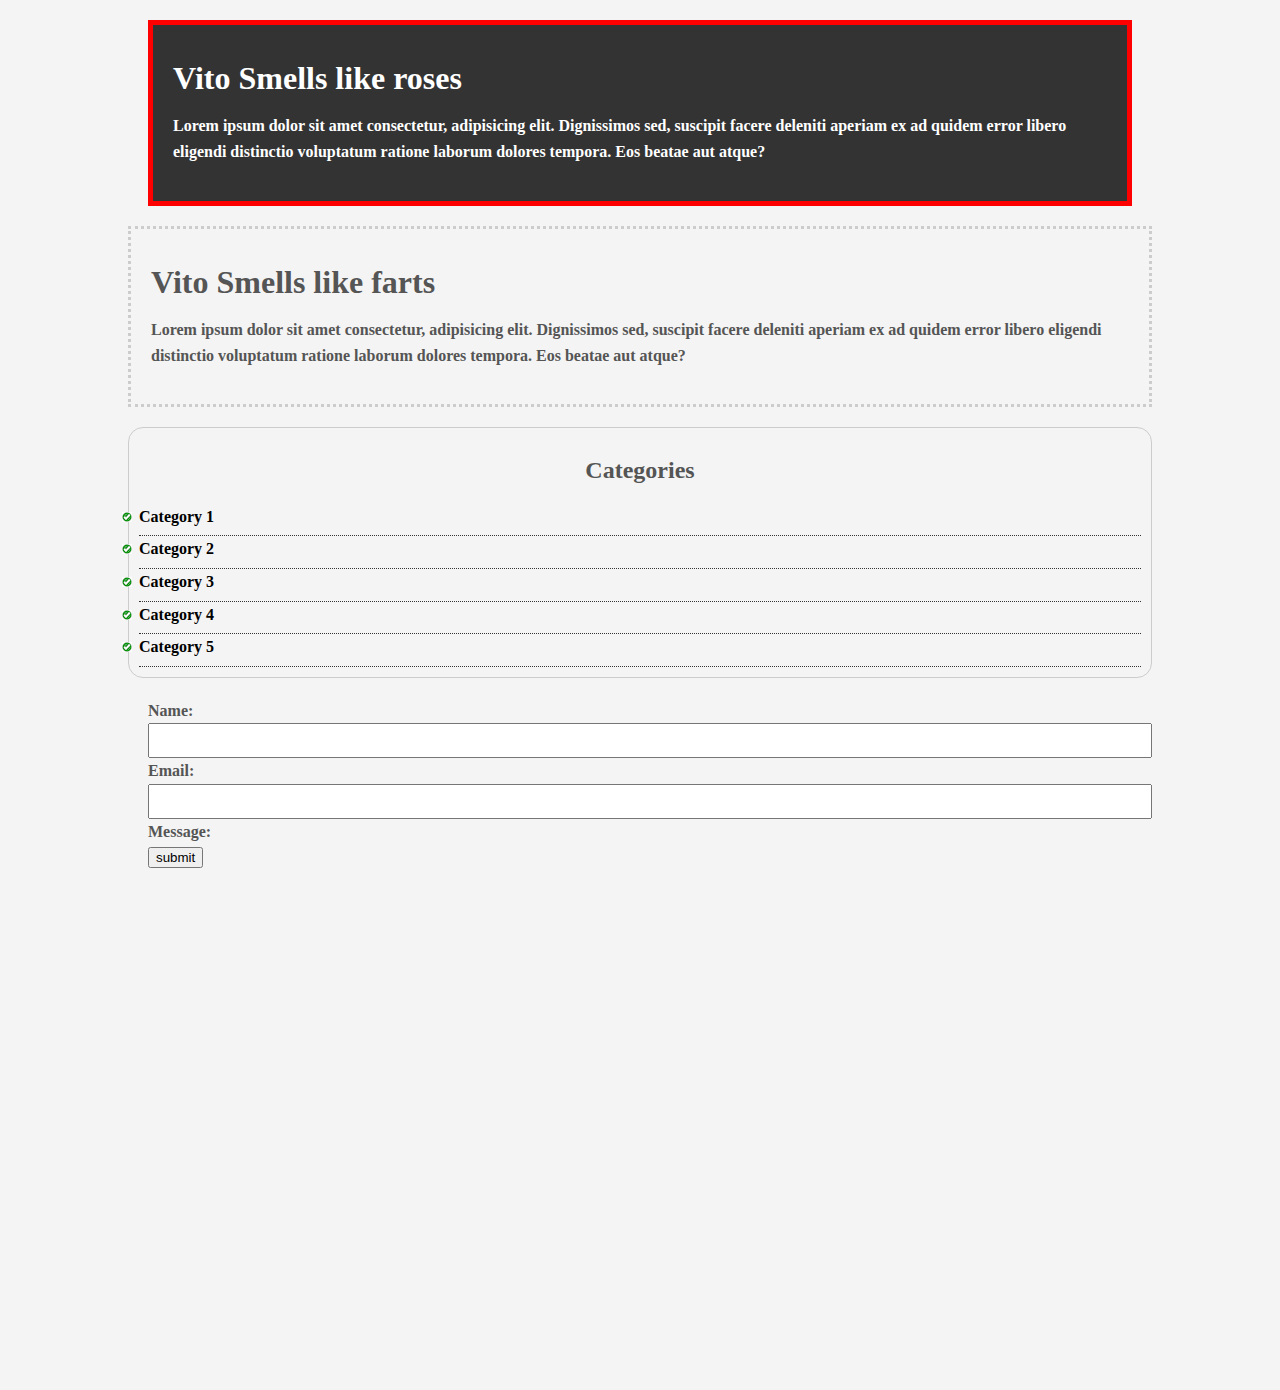
==== index.html @ 9be17cbc "enter" ====
<!DOCTYPE html>
<html lang="en">
<head>
    
    <title>CSS Cheat sheet </title>
    <link rel="stylesheet" type="text/css" href="css/style.css">

</head>
<body>
    <div class="container">
    <div class="box-1">
    <h1> Vito Smells like roses</h1>
    <p> Lorem ipsum dolor sit amet consectetur, adipisicing elit. Dignissimos sed, suscipit facere deleniti aperiam ex ad quidem error libero eligendi distinctio voluptatum ratione laborum dolores tempora. Eos beatae aut atque?</p>
    </div>

    <div class="box-2">
        <h1> Vito Smells like farts</h1>
        <p> Lorem ipsum dolor sit amet consectetur, adipisicing elit. Dignissimos sed, suscipit facere deleniti aperiam ex ad quidem error libero eligendi distinctio voluptatum ratione laborum dolores tempora. Eos beatae aut atque?</p>
        </div>
        
        <div class="categories">
            <h2> Categories</h2>
            <li> <a href="#">Category 1</a></li>
            <li> <a href="#">Category 2</a></li>
            <li> <a href="#">Category 3</a></li>
            <li> <a href="#">Category 4</a></li>
            <li> <a href="#">Category 5</a></li>



        </div>

        <form class="my-form">
            <div class="form-group">
                <label>Name:</label>
                <input type="text" name="name">            
            </div>
            <div class="form-group">
                <label>Email:</label>
                <input type="text" name="email">            
            </div>
            <div class="form-group">
                <label>Message:</label>
                <textera name="message"> </textera>            
            </div>
            <input class="button" type="submit" value="submit" name="">

        </form>
    </div> <!--./container-->
    
    <div style="margin-top: 500px;"></div>

</body>
</html>
---- css/style.css ----
body {
    background-color:#f4f4f4;
    color:#555555;

    font-family:'Courier New', Courier, monospace Arial;
    font: size 16px;font-weight:bold;

    line-height: 1.6em;
    margin:0;
}

.container{
    width:80%;
    margin:auto;
}

a{
    text-decoration: none;
    color:#000

}
a:hover{
    color:red;

}

a:visited{
    color:black;
}

a:active{
    color:green;

}



.box-1{
    background-color:#333;
    color:#fff;
    border: 5px red solid;
    padding:20px;
    margin:20px;

}
.box-2{
    border:3px dotted #ccc;
    padding:20px;
    margin:20px 0;
}
.categories{
    border:1px #ccc solid;
    padding:10px;
    border-radius:15px;

}

.categories h2{
    text-align:center;
}

.categories ul{
    padding:0;
    padding-left:20px;
    list-style:square;
    list-style:none;
}

.categories li{
    padding-bottom: 6px;
    border-bottom:dotted 1px #333;
    list-style-image: url('../images/checkmark.png');
}

.my-form{
    padding:20px;
}

.my.form .form.group{
    padding-bottom:15px;
}

.my-form label{
    display: block;
}

.my-form input[type="text"], .my-form texterea{
    padding:8px;
    width:100%;
}

.my-form input [type="submit"]{
    background-color:#333;
    color:#fff
    padding:10px 15px;
    border:none;
}
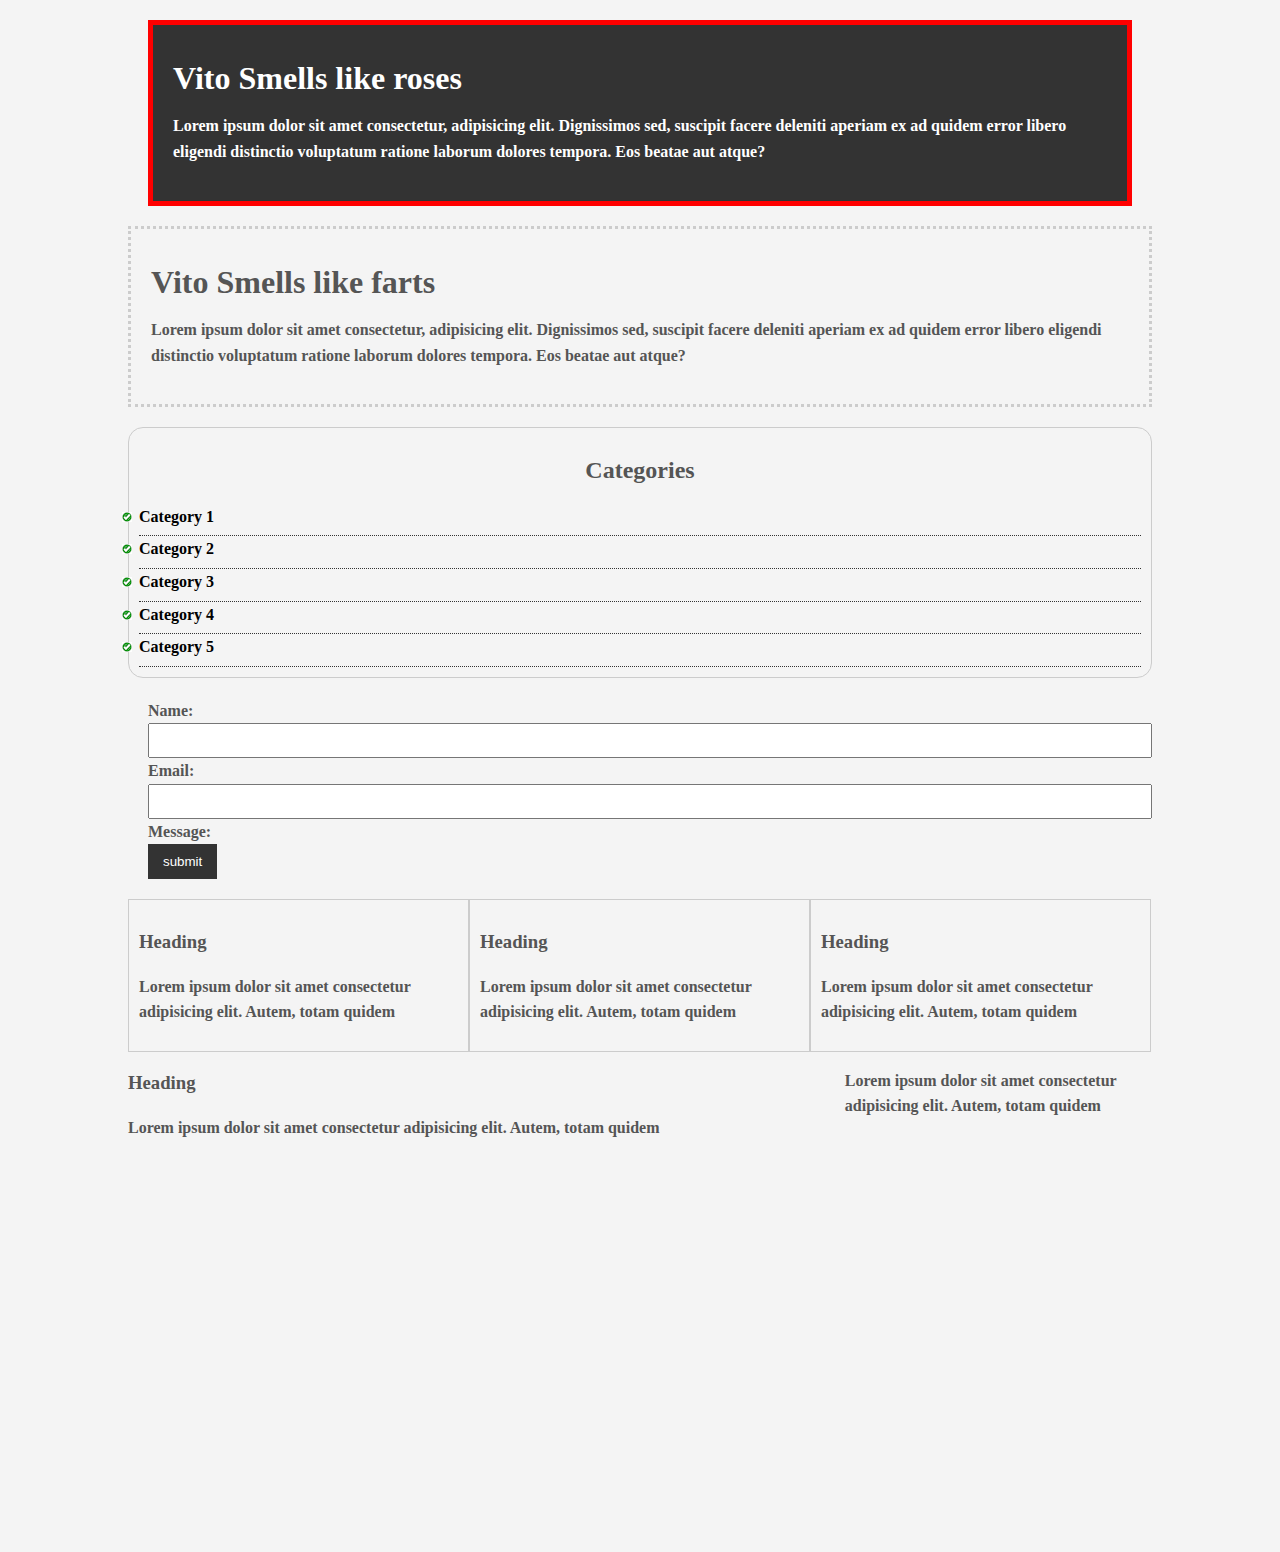
==== commit aa28fcc1: "enter" ====
--- a/index.html
+++ b/index.html
@@ -46,6 +46,34 @@
             <input class="button" type="submit" value="submit" name="">
 
         </form>
+
+
+        <div class="block">
+            <h3>Heading</h3>
+            <p> Lorem ipsum dolor sit amet consectetur adipisicing elit. Autem, totam quidem </p>
+        </div>
+
+        <div class="block">
+            <h3>Heading</h3>
+            <p> Lorem ipsum dolor sit amet consectetur adipisicing elit. Autem, totam quidem </p>
+        </div>
+
+        <div class="block">
+            <h3>Heading</h3>
+            <p> Lorem ipsum dolor sit amet consectetur adipisicing elit. Autem, totam quidem </p>
+        </div>
+
+        <div class="clr"></div>
+
+        <div id="main-block">
+            <h3>Heading</h3>
+            <p> Lorem ipsum dolor sit amet consectetur adipisicing elit. Autem, totam quidem </p>
+        </div>
+
+        <div id="sidebar">
+            <p> Lorem ipsum dolor sit amet consectetur adipisicing elit. Autem, totam quidem </p>
+        </div>
+
     </div> <!--./container-->
     
     <div style="margin-top: 500px;"></div>
--- a/css/style.css
+++ b/css/style.css
@@ -14,6 +14,17 @@
     margin:auto;
 }
 
+.button{
+    background-color:#333;
+    color:#fff;
+    padding:10px 15px;
+    border:none;
+}
+
+.button:hover{
+    background:red;
+}
+
 a{
     text-decoration: none;
     color:#000
@@ -24,8 +35,12 @@
 
 }
 
+.clr{
+    clear:both;
+}
+
 a:visited{
-    color:black;
+   
 }
 
 a:active{
@@ -89,9 +104,21 @@
     width:100%;
 }
 
-.my-form input [type="submit"]{
-    background-color:#333;
-    color:#fff
-    padding:10px 15px;
-    border:none;
+.block{
+    float:left;
+    width:33.3%;
+    border:1px solid #ccc;
+    padding: 10px;
+    box-sizing: border-box;
 }
+
+#main-block{
+    float:left;
+    width:70%;
+}
+
+
+#sidebar{
+    float:right;
+    width:30%;
+}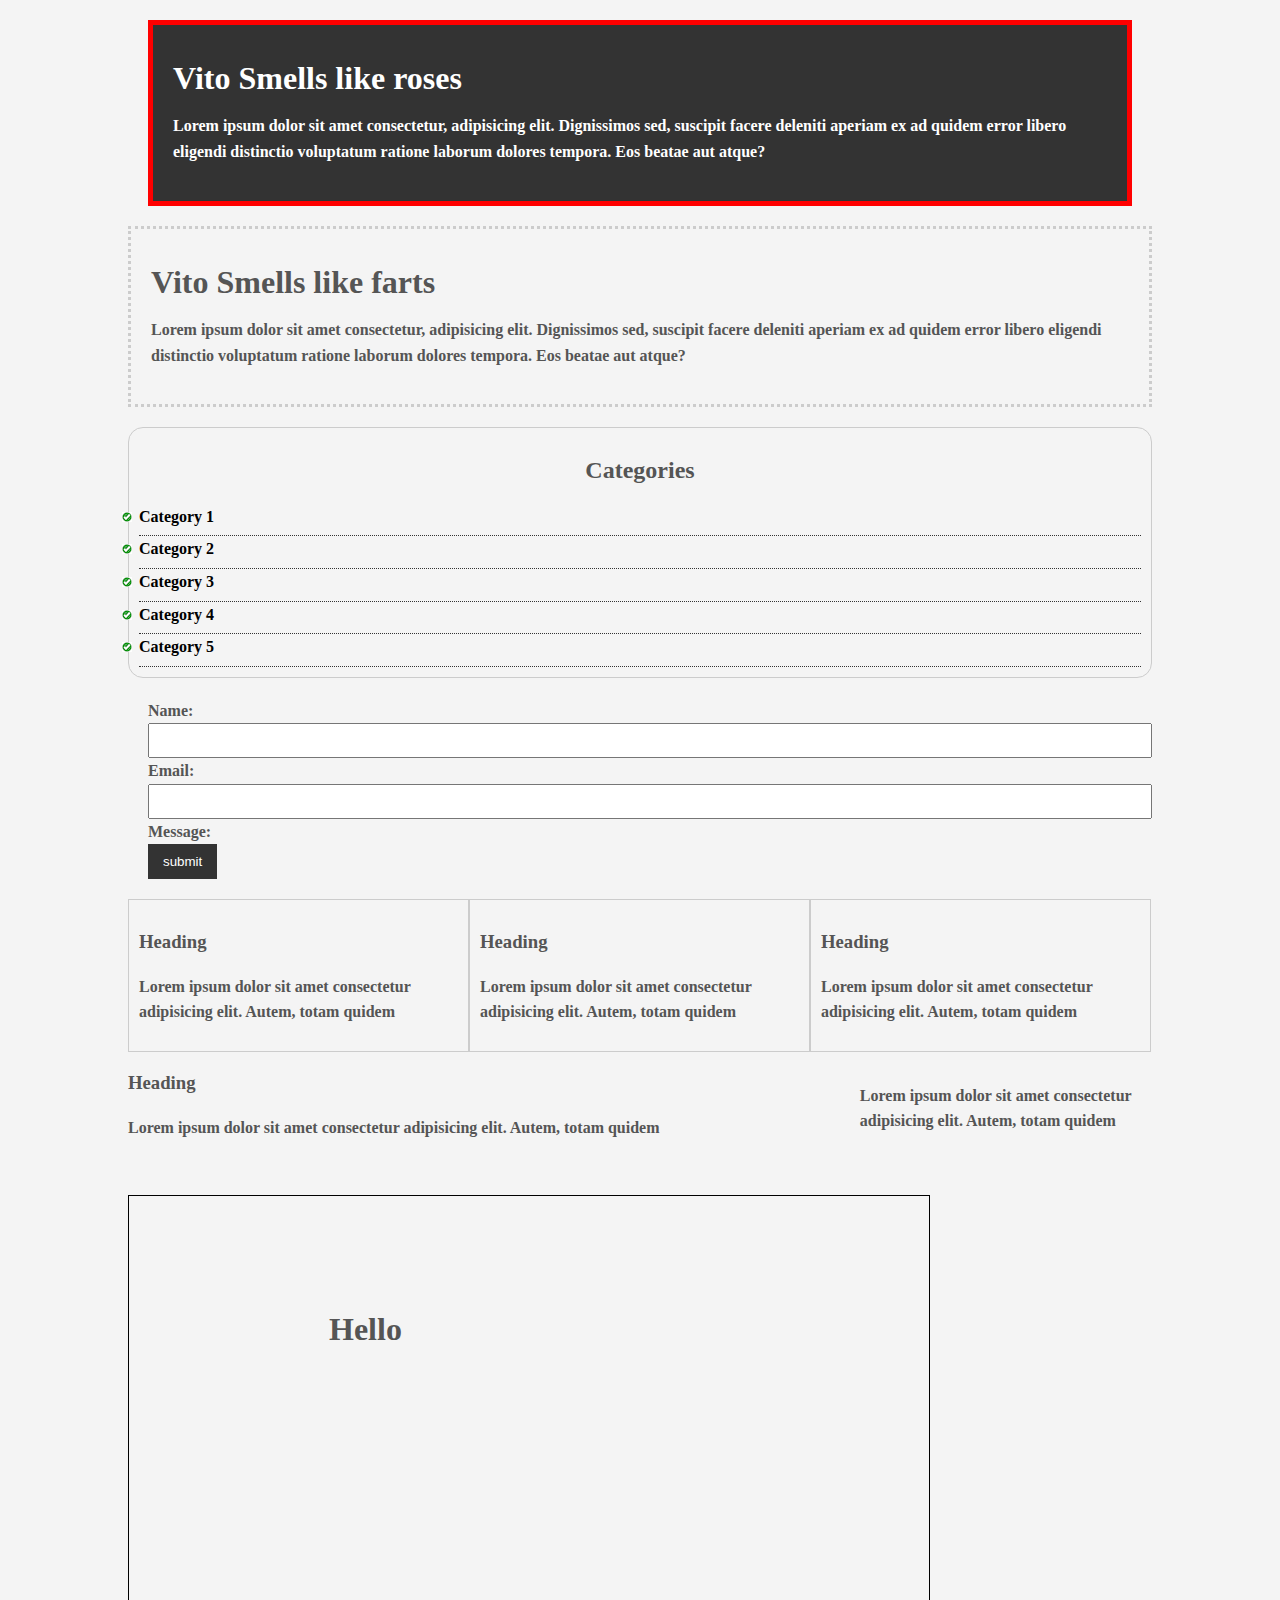
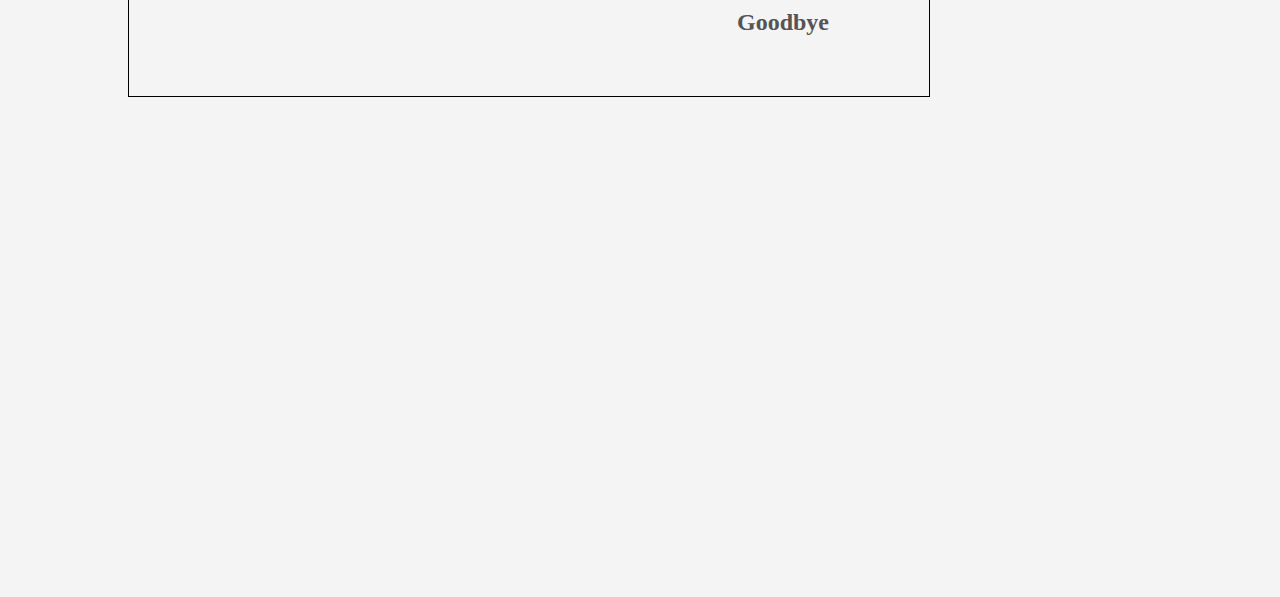
==== commit 88bf7fde: "p-box" ====
--- a/index.html
+++ b/index.html
@@ -74,6 +74,13 @@
             <p> Lorem ipsum dolor sit amet consectetur adipisicing elit. Autem, totam quidem </p>
         </div>
 
+        <div class="clr"></div>
+
+        <div class="p-box">
+            <h1>Hello</h1>
+            <h2>Goodbye</h2>
+        </div>
+
     </div> <!--./container-->
     
     <div style="margin-top: 500px;"></div>
--- a/css/style.css
+++ b/css/style.css
@@ -121,4 +121,28 @@
 #sidebar{
     float:right;
     width:30%;
+    background-color:#333 
+    color:#fff;
+    padding:15px;
+    box-sizing: border-box;
+}
+
+.p-box{
+    width:800px;
+    height:500px;
+    border:1px solid #000;
+    margin-top:30px;
+    position:relative;
+}
+
+.p-box h1{
+    position:absolute;
+    top:100px;
+    left:200px;
+}
+
+.p-box h2{
+    position:absolute;
+    bottom:40px;
+    right:100px;
 }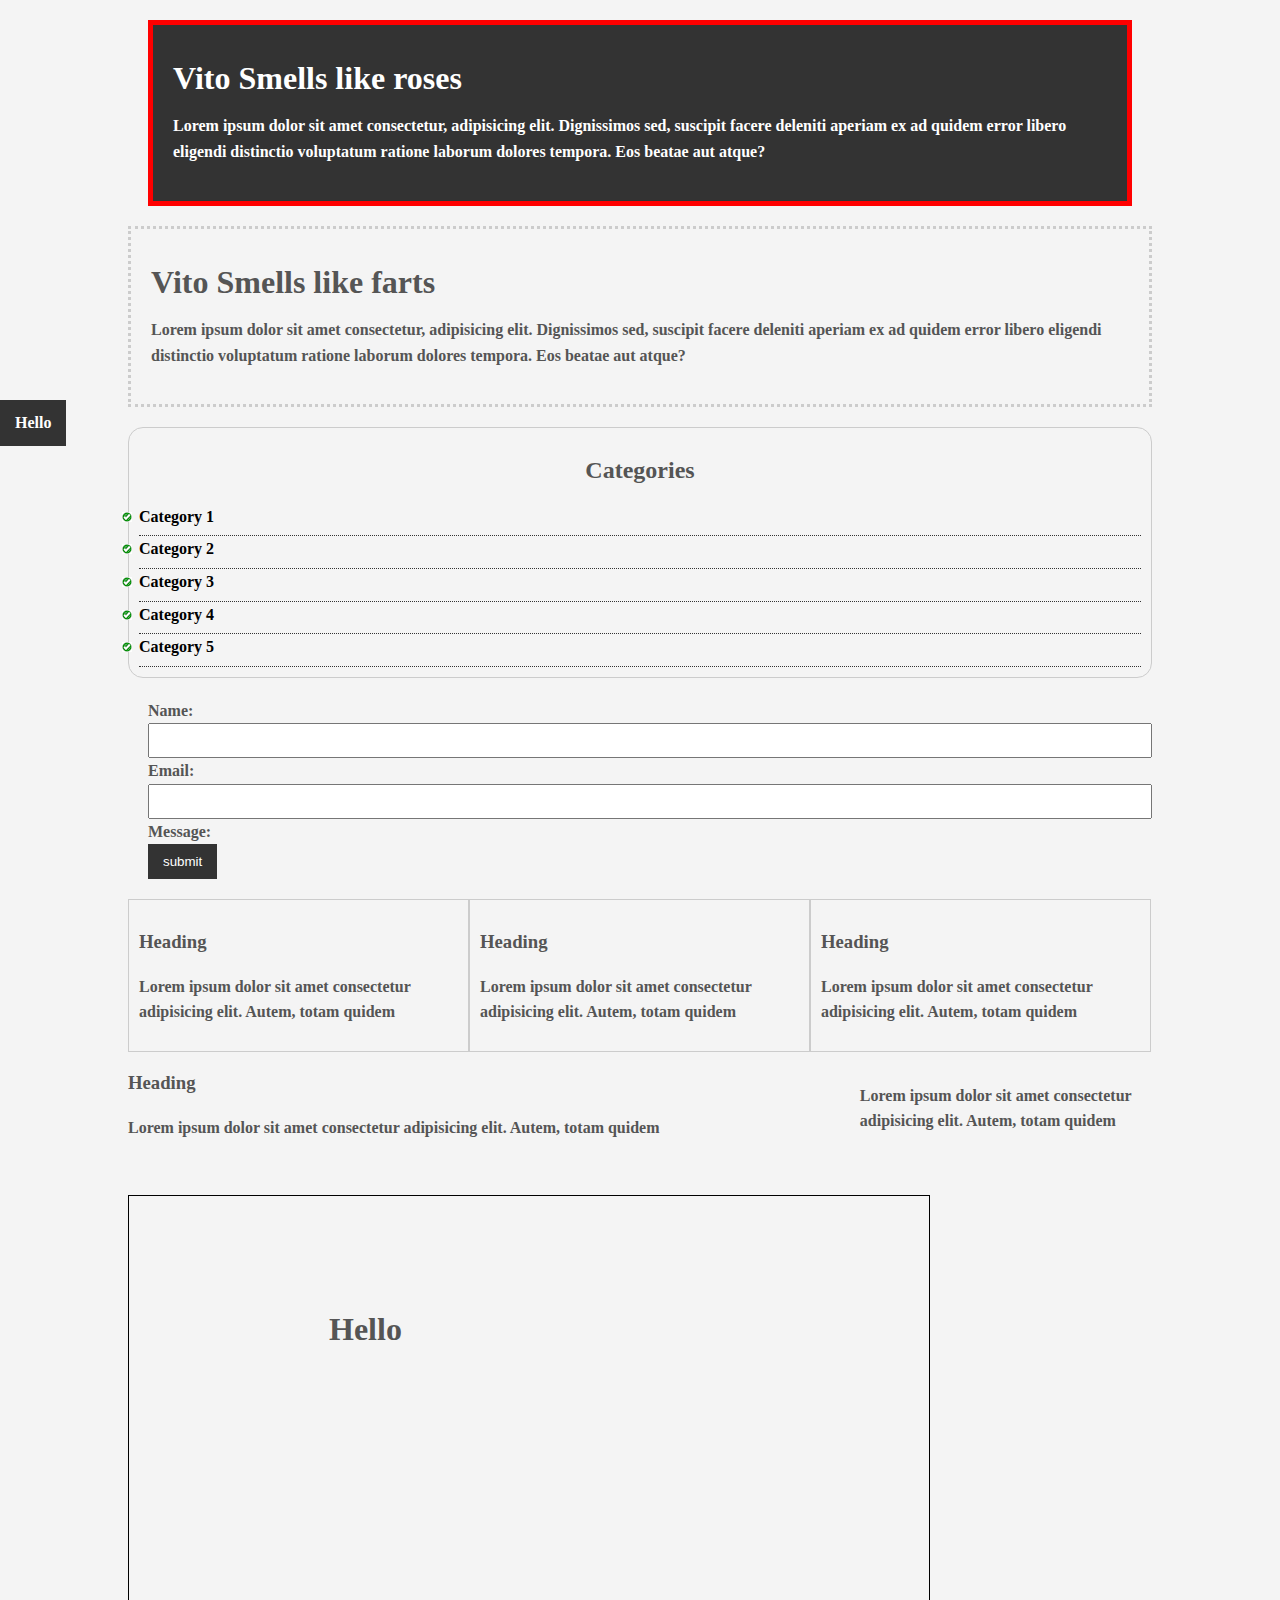
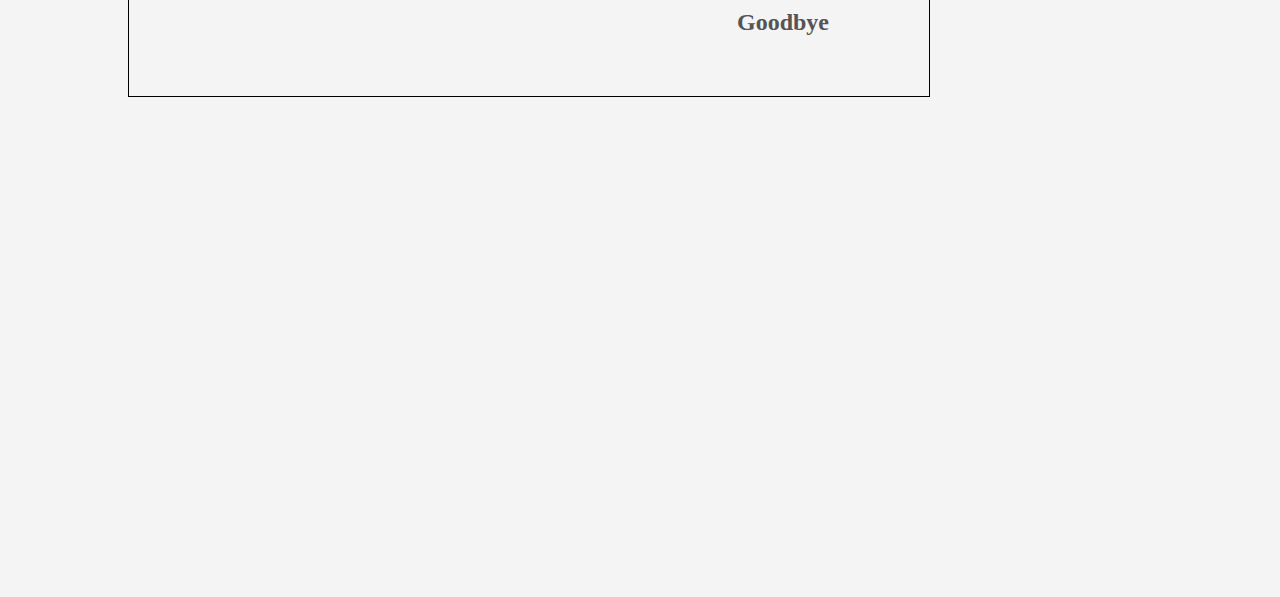
==== commit fcb895f8: "p-box image" ====
--- a/index.html
+++ b/index.html
@@ -82,6 +82,8 @@
         </div>
 
     </div> <!--./container-->
+
+    <a class="fix-me button" href="">Hello</a>
     
     <div style="margin-top: 500px;"></div>
 
--- a/css/style.css
+++ b/css/style.css
@@ -133,7 +133,10 @@
     border:1px solid #000;
     margin-top:30px;
     position:relative;
+    background-image:url('../images/flower.image.jpg')
 }
+
+
 
 .p-box h1{
     position:absolute;
@@ -145,4 +148,9 @@
     position:absolute;
     bottom:40px;
     right:100px;
+}
+
+.fix-me{
+    position:fixed;
+    top:400px;
 }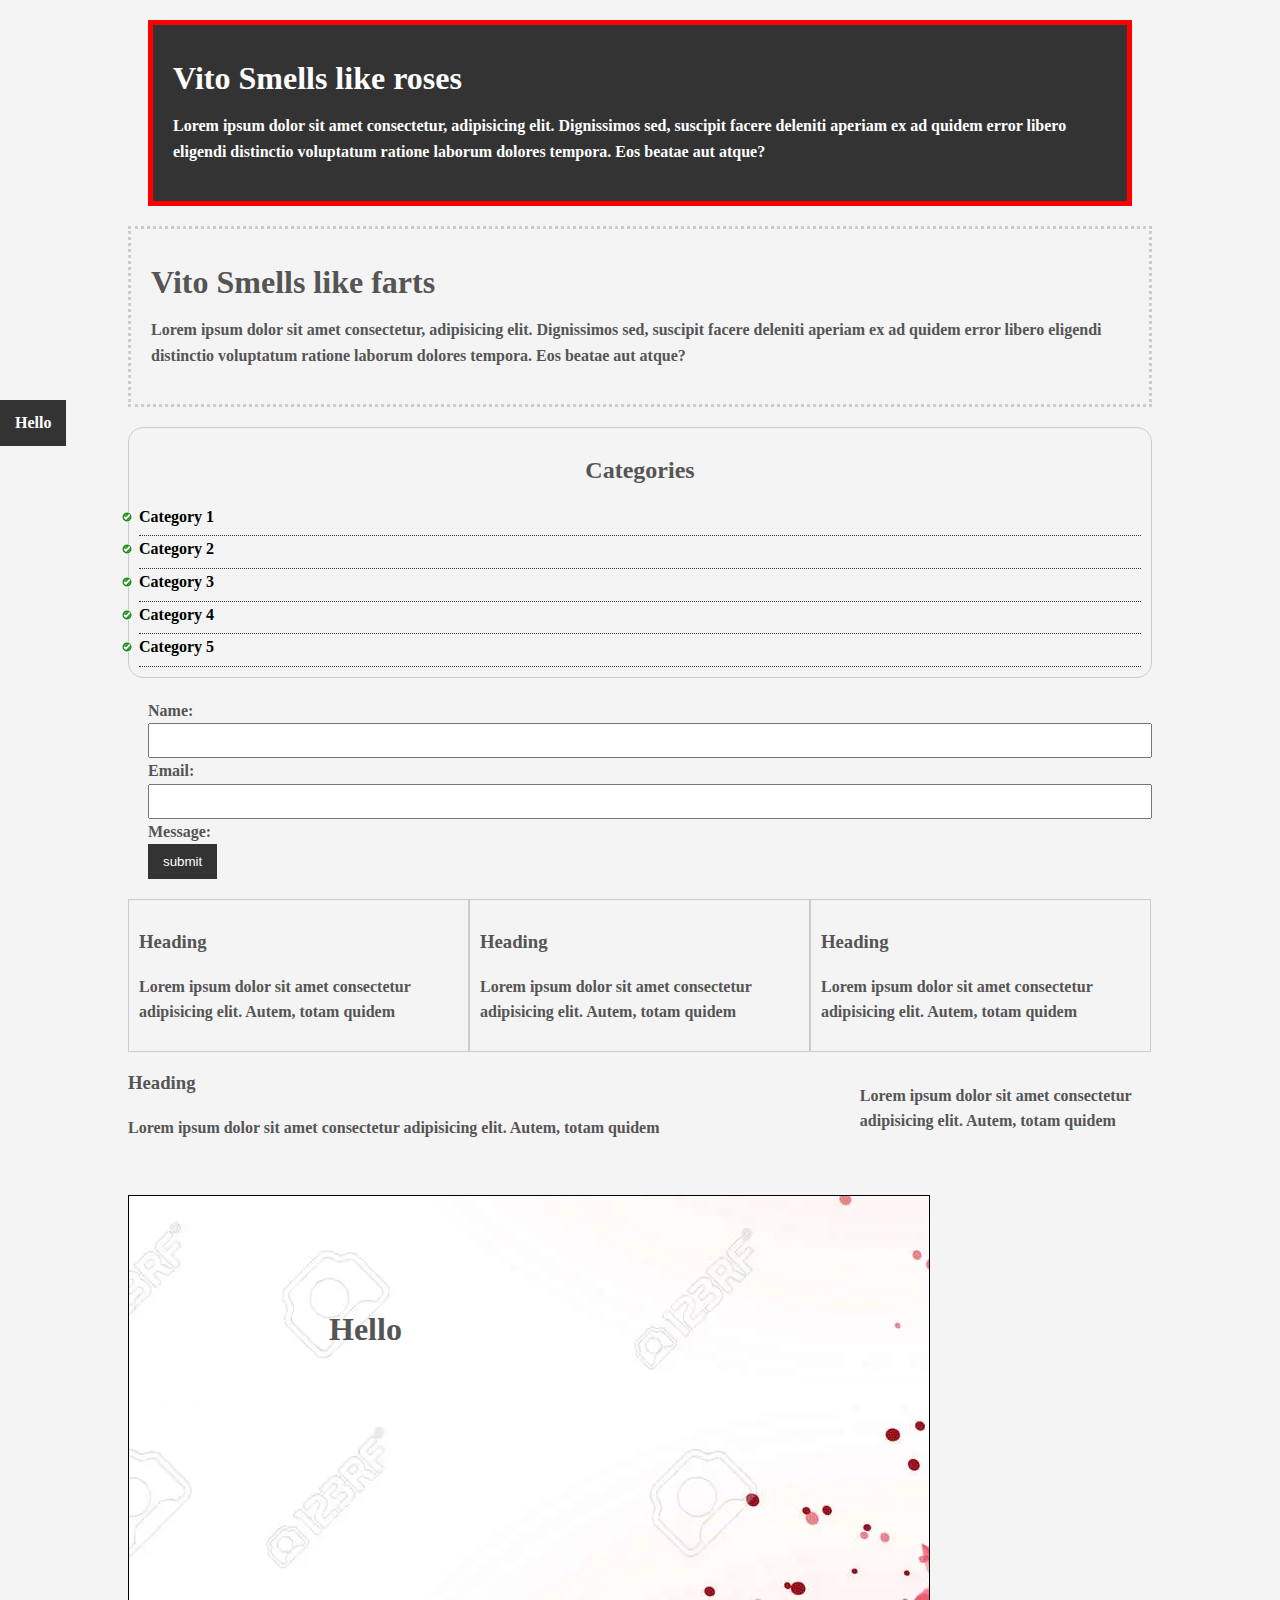
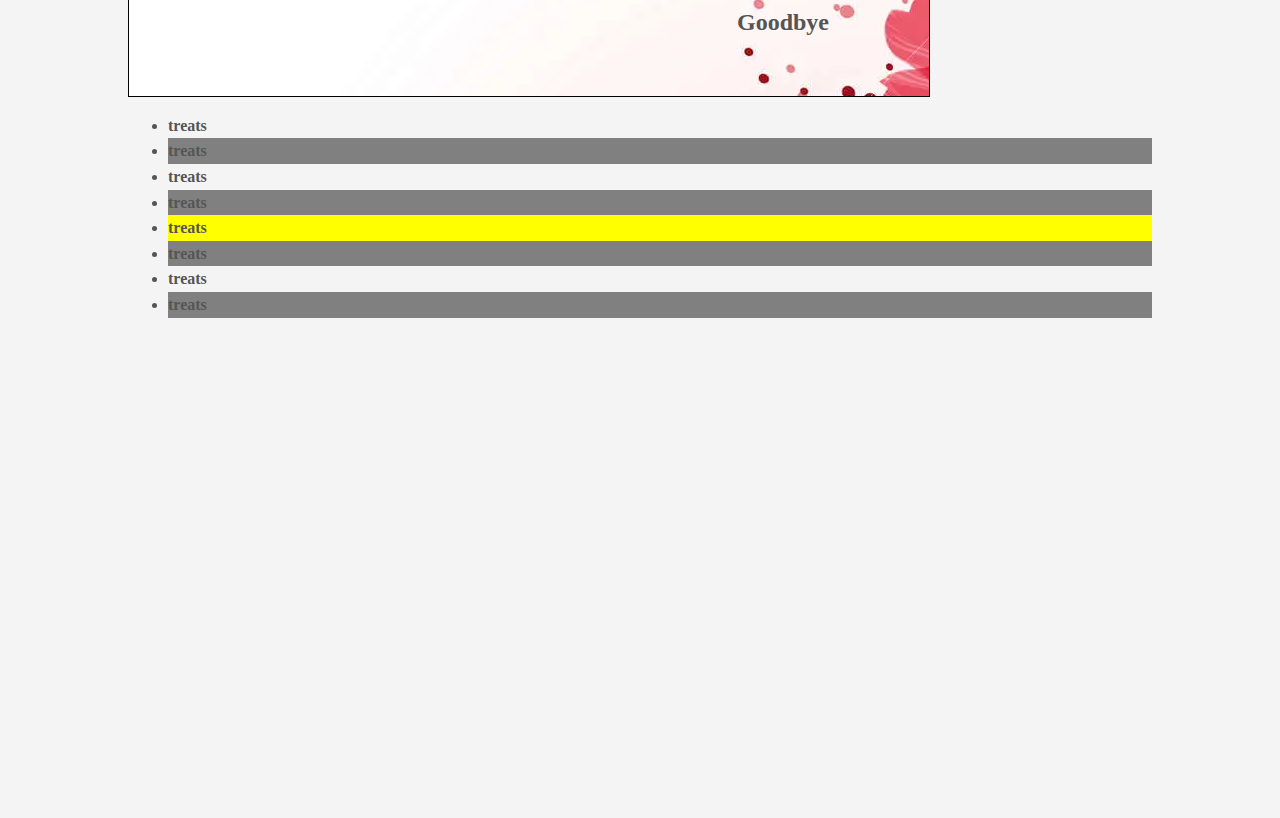
==== commit 09505822: "style.css" ====
--- a/index.html
+++ b/index.html
@@ -81,6 +81,17 @@
             <h2>Goodbye</h2>
         </div>
 
+        <ul class="my-list">
+            <li>treats</li>
+            <li>treats</li>
+            <li>treats</li>
+            <li>treats</li>
+            <li>treats</li>
+            <li>treats</li>
+            <li>treats</li>
+            <li>treats</li>
+        </ul>
+
     </div> <!--./container-->
 
     <a class="fix-me button" href="">Hello</a>
--- a/css/style.css
+++ b/css/style.css
@@ -134,6 +134,10 @@
     margin-top:30px;
     position:relative;
     background-image:url('../images/flower.image.jpg')
+    ;
+    background-repeat: no repeat;
+    background-position: 100px 200px;
+    background-position: centre centre;
 }
 
 
@@ -153,4 +157,21 @@
 .fix-me{
     position:fixed;
     top:400px;
+}
+
+.my-list li: first-child{
+    background: red;
+}
+
+.my-list li: first-child{
+    background: blue;
+
+}
+
+.my-list li:nth-child(5){
+    background: yellow;
+}
+
+.my-list li:nth-child(even){
+    background: grey;
 }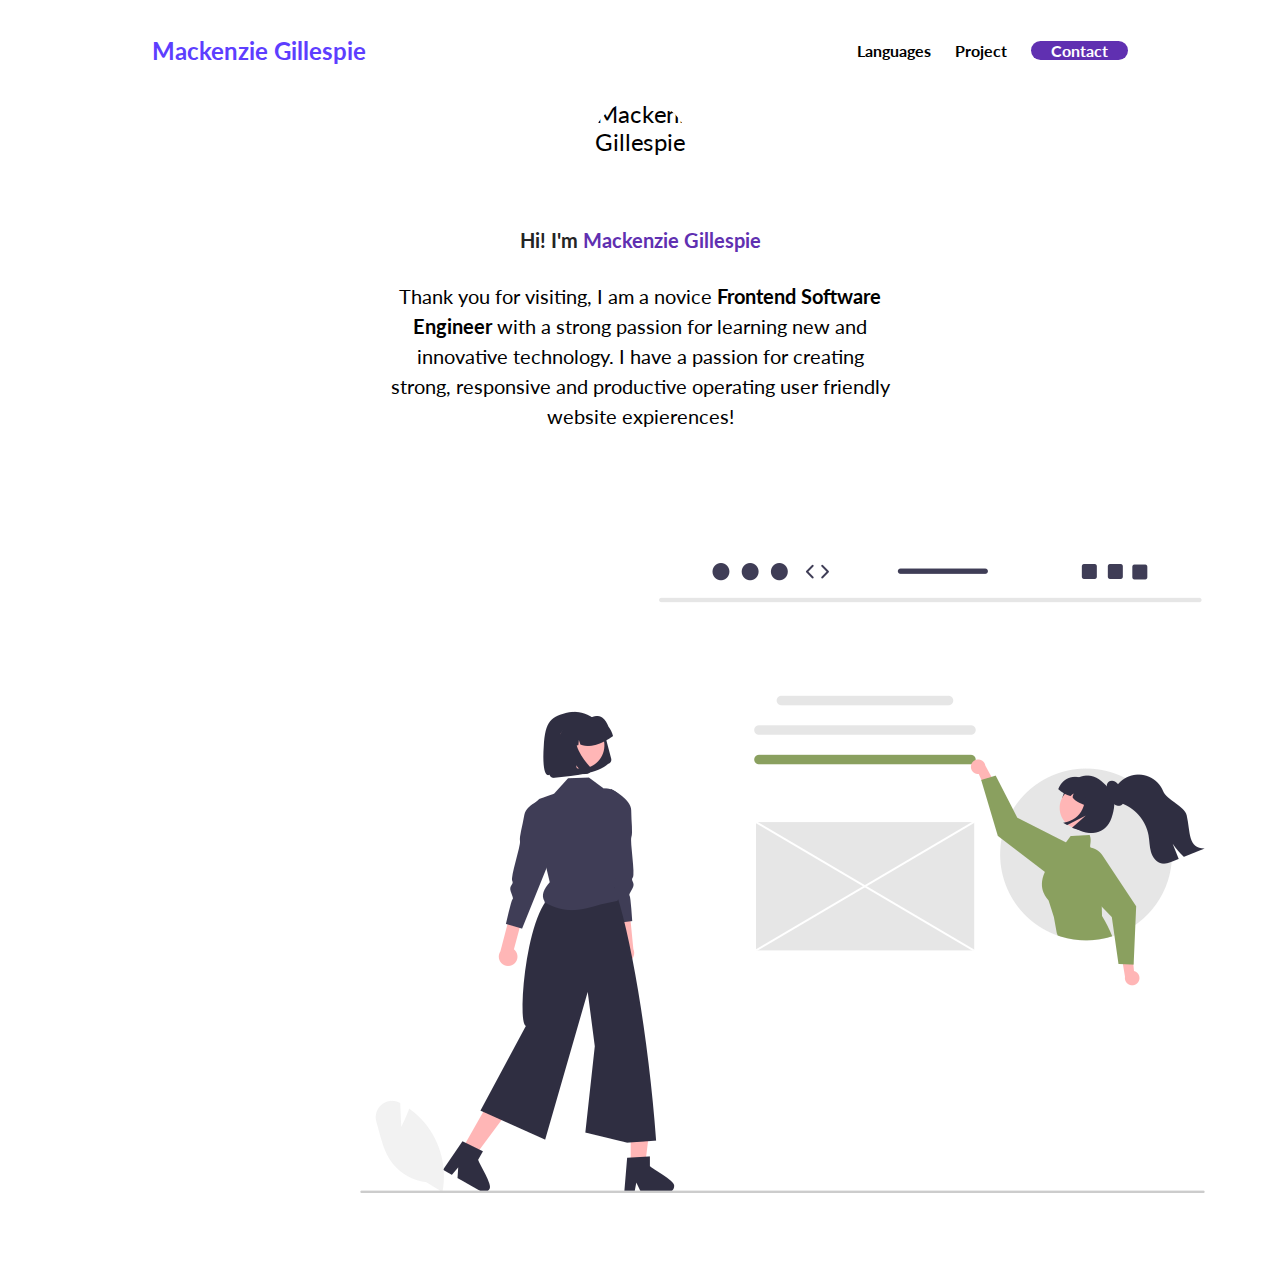
==== commit fc5b9788: "undraw" ====
--- a/index.html
+++ b/index.html
@@ -1,102 +1,81 @@
 <!DOCTYPE html>
 <html lang="en">
+
 <head>
-    
-    <title>CSS Cheat sheet </title>
-    <link rel="stylesheet" type="text/css" href="css/style.css">
+    <meta charset="UTF-8">
+    <meta http-equiv="X-UA-Compatible" content="IE=edge">
+    <meta name="viewport" content="width=device-width, initial-scale=1.0">
+    <title>Document</title>
+    <link rel="stylesheet" href="./styles.css">
+    <script src="https://kit.fontawesome.com/c8e4d183c2.js" crossorigin="anonymous"></script>
+</head>
 
-</head>
 <body>
-    <div class="container">
-    <div class="box-1">
-    <h1> Vito Smells like roses</h1>
-    <p> Lorem ipsum dolor sit amet consectetur, adipisicing elit. Dignissimos sed, suscipit facere deleniti aperiam ex ad quidem error libero eligendi distinctio voluptatum ratione laborum dolores tempora. Eos beatae aut atque?</p>
-    </div>
 
-    <div class="box-2">
-        <h1> Vito Smells like farts</h1>
-        <p> Lorem ipsum dolor sit amet consectetur, adipisicing elit. Dignissimos sed, suscipit facere deleniti aperiam ex ad quidem error libero eligendi distinctio voluptatum ratione laborum dolores tempora. Eos beatae aut atque?</p>
+    <section id="about-me">
+
+        <nav>
+            <div class="personal__logo">Mackenzie Gillespie</div>
+            <ul class="nav__link--list">
+                <li>
+                    <a href="" class="
+                nav__link--anchor
+                link__hover-effect
+                link__hover-effect--black
+                ">Languages</a>
+                </li>
+                <li>
+                    <a href="" class="
+                nav__link--anchor
+                link__hover-effect
+                link__hover-effect--black
+                ">Project</a>
+                </li>
+                <li>
+                    <a href="" class="
+                nav__link--anchor
+                nav__link--anchor-primary
+                ">Contact</a>
+                </li>
+            </ul>
+        </nav>
+        <div class="flex flex-1">
+            <div class="about-me__info row">
+
+                <div class="about-me__info--container">
+                    <figure class="about-me__picture--mask">
+                        <img src="./assets/profilepicture.png" class="about-me__picture" alt="Mackenzie Gillespie">
+                    </figure>
+                    <h1 class="about-me__info--title">
+                        Hi! I'm <span class="text--purple">Mackenzie Gillespie </span>
+                    </h1>
+                    <p class="about-me__info--para">
+                        Thank you for visiting, I am a novice <strong class="text--pink"> Frontend Software Engineer </strong> with a strong passion for
+                        learning new and innovative technology. I have a passion for creating strong, responsive and
+                        productive operating user friendly website expierences!
+                    </p>
+                    <div class="about-me__links">
+                        <a href="" class="about-me__link">
+                            <i class="fa-brands fa-linkedin-in"></i>
+                        </a>
+                        <a href="" class="about-me__link">
+                            <i class="fab fa-github"></i>
+                        </a> 
+                        <a href="" class="about-me__link">
+                            <i class="far fa-envelope"></i>
+                        </a>
+                        <a href="" class="about-me__link">
+                            <i class="fas fa-file.pdf"></i>
+                        </a>
+                    </div>
+                </div>
+                <figure class="about-me__img--container">
+                    <img src="./assets/undraw.png" alt="">
+                </figure>
+            </div>
         </div>
-        
-        <div class="categories">
-            <h2> Categories</h2>
-            <li> <a href="#">Category 1</a></li>
-            <li> <a href="#">Category 2</a></li>
-            <li> <a href="#">Category 3</a></li>
-            <li> <a href="#">Category 4</a></li>
-            <li> <a href="#">Category 5</a></li>
-
-
-
-        </div>
-
-        <form class="my-form">
-            <div class="form-group">
-                <label>Name:</label>
-                <input type="text" name="name">            
-            </div>
-            <div class="form-group">
-                <label>Email:</label>
-                <input type="text" name="email">            
-            </div>
-            <div class="form-group">
-                <label>Message:</label>
-                <textera name="message"> </textera>            
-            </div>
-            <input class="button" type="submit" value="submit" name="">
-
-        </form>
-
-
-        <div class="block">
-            <h3>Heading</h3>
-            <p> Lorem ipsum dolor sit amet consectetur adipisicing elit. Autem, totam quidem </p>
-        </div>
-
-        <div class="block">
-            <h3>Heading</h3>
-            <p> Lorem ipsum dolor sit amet consectetur adipisicing elit. Autem, totam quidem </p>
-        </div>
-
-        <div class="block">
-            <h3>Heading</h3>
-            <p> Lorem ipsum dolor sit amet consectetur adipisicing elit. Autem, totam quidem </p>
-        </div>
-
-        <div class="clr"></div>
-
-        <div id="main-block">
-            <h3>Heading</h3>
-            <p> Lorem ipsum dolor sit amet consectetur adipisicing elit. Autem, totam quidem </p>
-        </div>
-
-        <div id="sidebar">
-            <p> Lorem ipsum dolor sit amet consectetur adipisicing elit. Autem, totam quidem </p>
-        </div>
-
-        <div class="clr"></div>
-
-        <div class="p-box">
-            <h1>Hello</h1>
-            <h2>Goodbye</h2>
-        </div>
-
-        <ul class="my-list">
-            <li>treats</li>
-            <li>treats</li>
-            <li>treats</li>
-            <li>treats</li>
-            <li>treats</li>
-            <li>treats</li>
-            <li>treats</li>
-            <li>treats</li>
-        </ul>
-
-    </div> <!--./container-->
-
-    <a class="fix-me button" href="">Hello</a>
-    
-    <div style="margin-top: 500px;"></div>
+    </section>
 
 </body>
+
 </html>--- a/styles.css
+++ b/styles.css
@@ -0,0 +1,157 @@
+@import url('https://fonts.googleapis.com/css2?family=Lato:wght@400;700&family=Lobster&display=swap');
+
+* {
+    font-family: 'Lato', sans-serif;
+    padding: 0;
+    margin: 0;
+    box-sizing: border-box;
+}
+
+
+h1, h2, h3, h4, h5, h6, span {
+    color: #242424;
+    text-align: center;
+    line-height: 1.25;
+}
+
+h1 {
+    font-size: 36px;
+}
+
+p {
+   line-height: 1.5;
+   font-size: 16px; 
+}
+
+li {
+    list-style-type: none;
+}
+
+.flex {
+    display: flex;
+}
+
+.flex-1{
+    flex: 1;
+}
+
+.row {
+    width: 100%;
+    max-width: 800px;
+    margin: 0 auto;
+
+}
+
+.text--purple {
+    color: #6030b1;
+}
+
+/* NAV */
+
+
+nav {
+    height: 100px;
+    width: 100%;
+    max-width: 1000px;
+    margin: 0 auto;
+    display: flex;
+    justify-content: space-between;
+    align-items: center;
+}
+
+.nav__link--list {
+    display: flex;
+}
+
+.nav__link--anchor {
+    margin: 0 12px;
+    color: black;
+    text-decoration: none;
+    font-weight: 700;
+}
+
+.nav__link--anchor-primary {
+    background-color: #6030b1;
+    padding: 0 20px;
+    border-radius: 50px;
+    color: white;
+}
+
+.nav__link--anchor-primary:hover {
+    background-color: #5d3eff;
+}
+
+.personal__logo {
+    font-size: 24px;
+    color: #5d3eff;
+    margin: 0 12px;
+    font-weight: bold;
+}
+
+
+/* ABOUT ME */
+
+#about-me {
+    margin-height; 100vh;
+    display: flex;
+    flex-direction: column;
+}
+
+.about-me__info {
+    display: flex;
+    flex-direction: column;
+}
+
+.about-me__info--container {
+    display: flex;
+    flex-direction: column;
+    align-items: center;
+    max-width: 500px;
+    margin: 0 auto;
+    text-align: center;
+}
+
+.about-me__picture--mask {
+    width: 100px;
+    height: 100px;
+    border-radius: 50%;
+    overflow: hidden;
+    box-shadow: 0 8px 16px rgba(0, 0, 0, 0);
+    margin-bottom: 28px;
+}
+
+.about-me__picture {
+    width:100%;
+
+    /*IMPROVING PICTURE */
+    transform: scale(1.5);
+    margin-top: 8px;
+
+}
+
+.about-me__info--para {
+    font-size: 20px;
+    margin-bottom: 28px;
+}
+
+.about-me__info--title {
+    font-size: 20px;
+    margin-bottom: 28px;
+}
+
+.about-me__link {
+    font-size: 20px;
+    color: black;
+    text-decoration: none;
+    padding: 0 16px;
+}
+
+.about-me__img--container {
+    flex: 1;
+    display: flex;
+    align-items: center;
+}
+
+.about-me__img {
+   width: 100%;
+}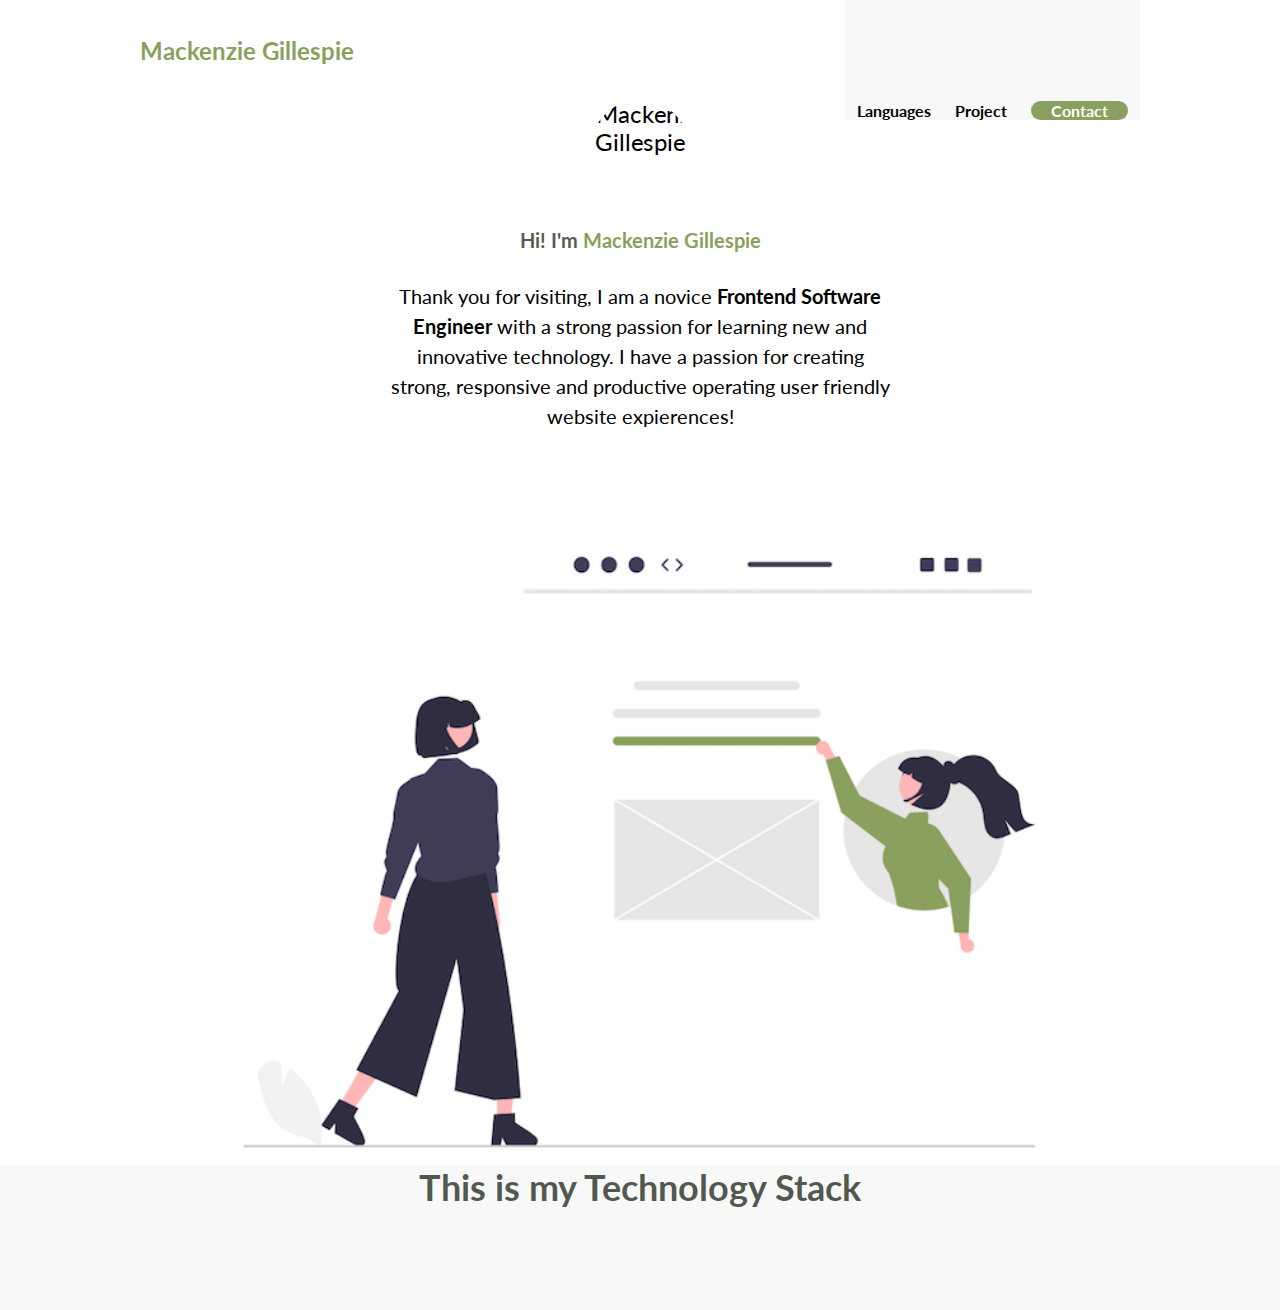
==== commit c9c04715: "enter" ====
--- a/index.html
+++ b/index.html
@@ -16,6 +16,40 @@
 
         <nav>
             <div class="personal__logo">Mackenzie Gillespie</div>
+            <section id="personal__logo--logo">
+                <div class="container">
+                        <div class="row">
+                            <div class="personal__logo--logo">
+                                <div class="personal__logo--logo">
+                                    <figure class="language__img--wrapper2">
+                                        <img src="./assets/HTML.png" alt="" class="language__img">
+                                    </figure>
+                                </div>
+                                <div class="personal__logo--logo">
+                                    <figure class="language__img--wrapper2">
+                                        <img src="./assets/cssicon.png" alt="" class="language__img">
+                                    </figure>
+                                </div>
+                                <div class="personal__logo--logo">
+                                    <figure class="language__img--wrapper2">
+                                        <img src="./assets/javascript.webp" alt="" class="language__img">
+                                    </figure>
+                                </div>
+                                <div class="personal__logo--logo">
+                                    <figure class="language__img--wrapper2">
+                                        <img src="./assets/download.jpeg" alt="" class="language__img">
+                                    </figure>
+                                </div>
+                                <div class="personal__logo--logo">
+                                    <figure class="language__img--wrapper2">
+                                        <img src="./assets/React-icon.png" alt="" class="language__img">
+                                    </figure>
+                                    </div>
+                                    </div>
+                                
+                                    
+                                
+                            
             <ul class="nav__link--list">
                 <li>
                     <a href="" class="
@@ -70,10 +104,46 @@
                     </div>
                 </div>
                 <figure class="about-me__img--container">
-                    <img src="./assets/undraw.png" alt="">
+                    <img src="./assets/undraw.png" class="about-me__img" alt="">
                 </figure>
             </div>
         </div>
+    </section>
+    <section id="Languages">
+        <div class="container">
+            <div class="row">
+                <h1 class="section__title">This is my Technology Stack </h1>
+                    <div class="language__list">
+                        <div class="language">
+                            <figure class="language__img--wrapper">
+                                <img src="./assets/HTML.png" alt="" class="language__img">
+                            </figure>
+                        </div>
+                        <div class="language">
+                            <figure class="language__img--wrapper">
+                                <img src="./assets/cssicon.png" alt="" class="language__img">
+                            </figure>
+                        </div>
+                        <div class="language">
+                            <figure class="language__img--wrapper">
+                                <img src="./assets/javascript.webp" alt="" class="language__img">
+                            </figure>
+                        </div>
+                        <div class="language">
+                            <figure class="language__img--wrapper">
+                                <img src="./assets/download.jpeg" alt="" class="language__img">
+                            </figure>
+                        </div>
+                        <div class="language">
+                            <figure class="language__img--wrapper">
+                                <img src="./assets/React-icon.png" alt="" class="language__img">
+                            </figure>
+                        </div>
+                    </div>
+            </div>
+        </div>
+
+
     </section>
 
 </body>
--- a/styles.css
+++ b/styles.css
@@ -9,7 +9,7 @@
 
 
 h1, h2, h3, h4, h5, h6, span {
-    color: #242424;
+    color: #061202b4;
     text-align: center;
     line-height: 1.25;
 }
@@ -35,6 +35,10 @@
     flex: 1;
 }
 
+.container {
+    padding: 50 px 0;
+}
+
 .row {
     width: 100%;
     max-width: 800px;
@@ -42,8 +46,23 @@
 
 }
 
+.row--logo {
+    width: 100%;
+    max-width: 200px;
+    margin 0 auto;
+    justify-content: left;
+}
+
 .text--purple {
-    color: #6030b1;
+    color: #8AA05F;
+}
+
+section:nth-child(even) {
+    background-color: #f8f8f8 ;
+}
+
+.section-title {
+    margin-bottom: 20px;
 }
 
 /* NAV */
@@ -71,20 +90,19 @@
 }
 
 .nav__link--anchor-primary {
-    background-color: #6030b1;
+    background-color: #8AA05F;
     padding: 0 20px;
     border-radius: 50px;
     color: white;
 }
 
 .nav__link--anchor-primary:hover {
-    background-color: #5d3eff;
+    background-color: #556c28;
 }
 
 .personal__logo {
     font-size: 24px;
-    color: #5d3eff;
-    margin: 0 12px;
+    color: #8AA05F;
     font-weight: bold;
 }
 
@@ -150,8 +168,52 @@
     flex: 1;
     display: flex;
     align-items: center;
+
 }
 
 .about-me__img {
    width: 100%;
-}+}
+
+
+/*TECH - STACK*/
+
+.language__img {
+    width: 100%;
+    max-width: 100px;
+    transition: all 300ms;
+}
+
+.language__img:hover {
+    filter: brightness(80%);
+    opacity: 0.86;
+    transform: scale(0.9);
+}
+
+.language {
+    width: 25%;
+}
+
+.language__img--wrapper {
+    display: flex;
+    justify-content: center;
+    align-items: center;
+    padding: 25px 16px;
+}
+
+.language__list {
+    display: flex;
+    width: 100%;
+    flex-wrap: wrap;
+}
+
+.personal__logo--logo {
+    flex-direction: row;
+    justify-content: center;
+    height: 100px;
+    max-width: 100px;
+    display: flex;
+    align-items: left;
+    margin-top: 20px;
+}
+
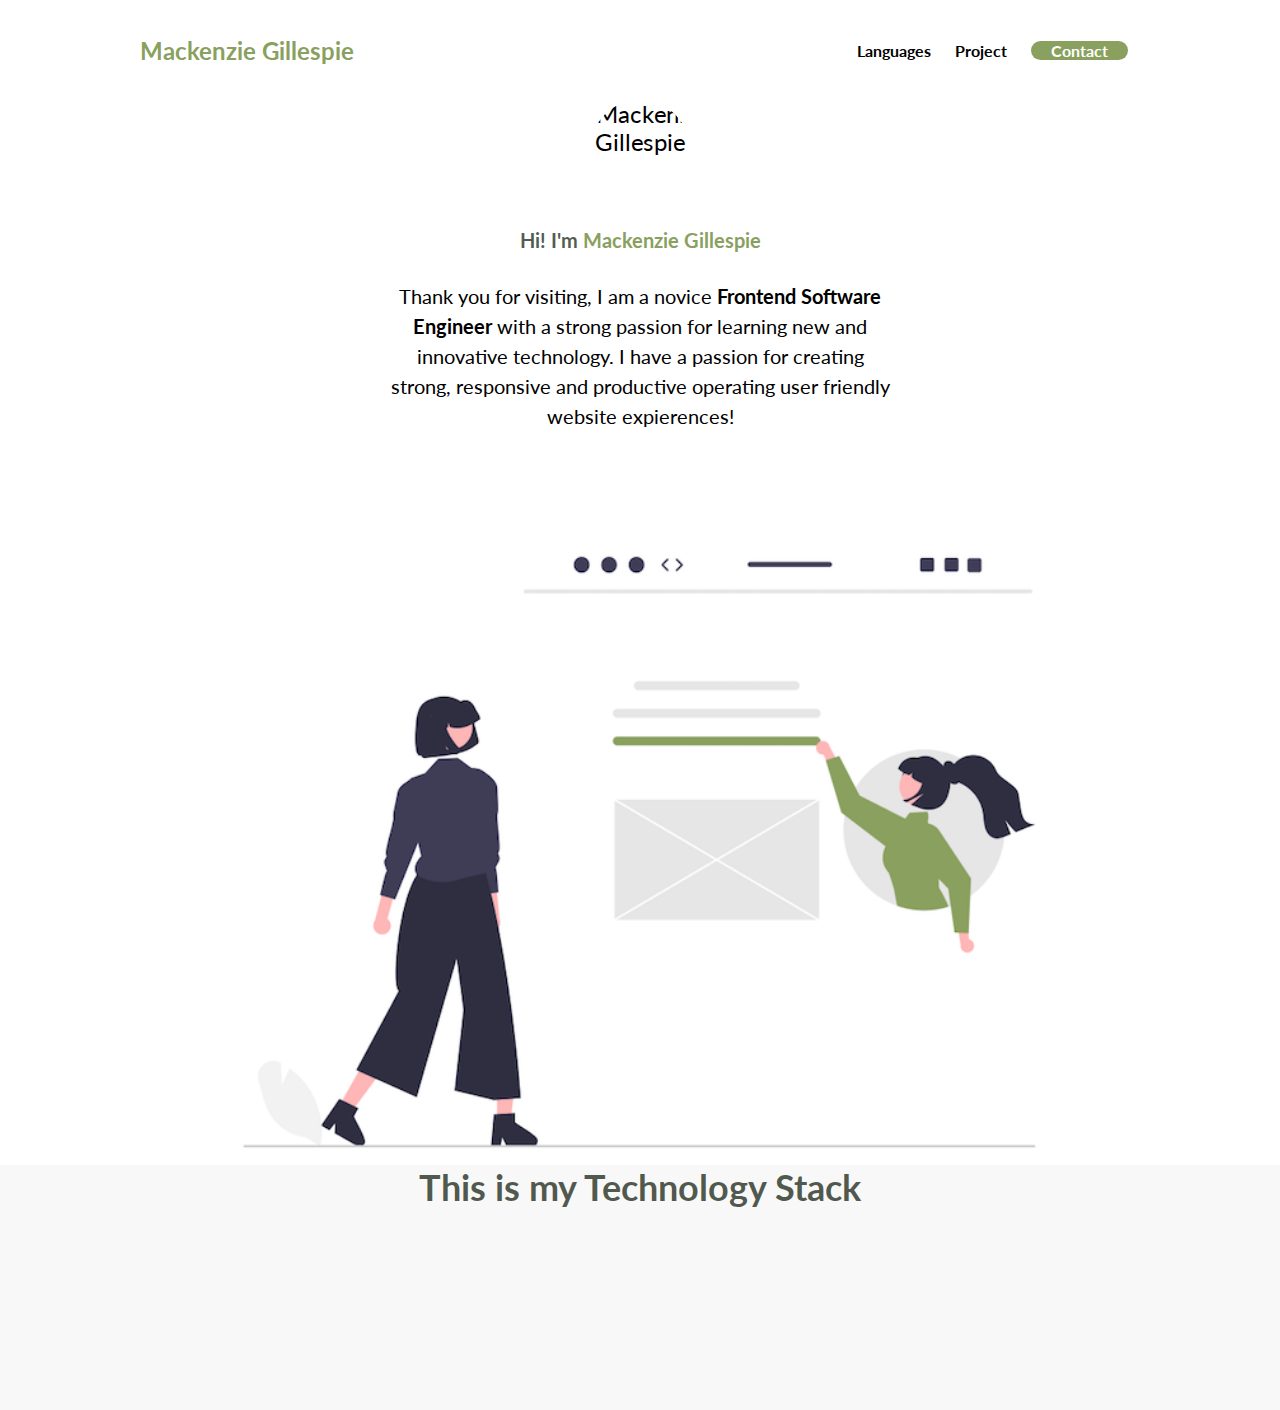
==== commit 79732d88: "remove alternate stacked tech" ====
--- a/index.html
+++ b/index.html
@@ -16,35 +16,7 @@
 
         <nav>
             <div class="personal__logo">Mackenzie Gillespie</div>
-            <section id="personal__logo--logo">
-                <div class="container">
-                        <div class="row">
-                            <div class="personal__logo--logo">
-                                <div class="personal__logo--logo">
-                                    <figure class="language__img--wrapper2">
-                                        <img src="./assets/HTML.png" alt="" class="language__img">
-                                    </figure>
-                                </div>
-                                <div class="personal__logo--logo">
-                                    <figure class="language__img--wrapper2">
-                                        <img src="./assets/cssicon.png" alt="" class="language__img">
-                                    </figure>
-                                </div>
-                                <div class="personal__logo--logo">
-                                    <figure class="language__img--wrapper2">
-                                        <img src="./assets/javascript.webp" alt="" class="language__img">
-                                    </figure>
-                                </div>
-                                <div class="personal__logo--logo">
-                                    <figure class="language__img--wrapper2">
-                                        <img src="./assets/download.jpeg" alt="" class="language__img">
-                                    </figure>
-                                </div>
-                                <div class="personal__logo--logo">
-                                    <figure class="language__img--wrapper2">
-                                        <img src="./assets/React-icon.png" alt="" class="language__img">
-                                    </figure>
-                                    </div>
+            
                                     </div>
                                 
                                     
--- a/styles.css
+++ b/styles.css
@@ -180,7 +180,7 @@
 
 .language__img {
     width: 100%;
-    max-width: 100px;
+    max-width: 75px;
     transition: all 300ms;
 }
 
@@ -198,22 +198,12 @@
     display: flex;
     justify-content: center;
     align-items: center;
-    padding: 25px 16px;
+    padding: 20px 8px;
 }
 
 .language__list {
-    display: flex;
+    display: 
     width: 100%;
     flex-wrap: wrap;
 }
 
-.personal__logo--logo {
-    flex-direction: row;
-    justify-content: center;
-    height: 100px;
-    max-width: 100px;
-    display: flex;
-    align-items: left;
-    margin-top: 20px;
-}
-
